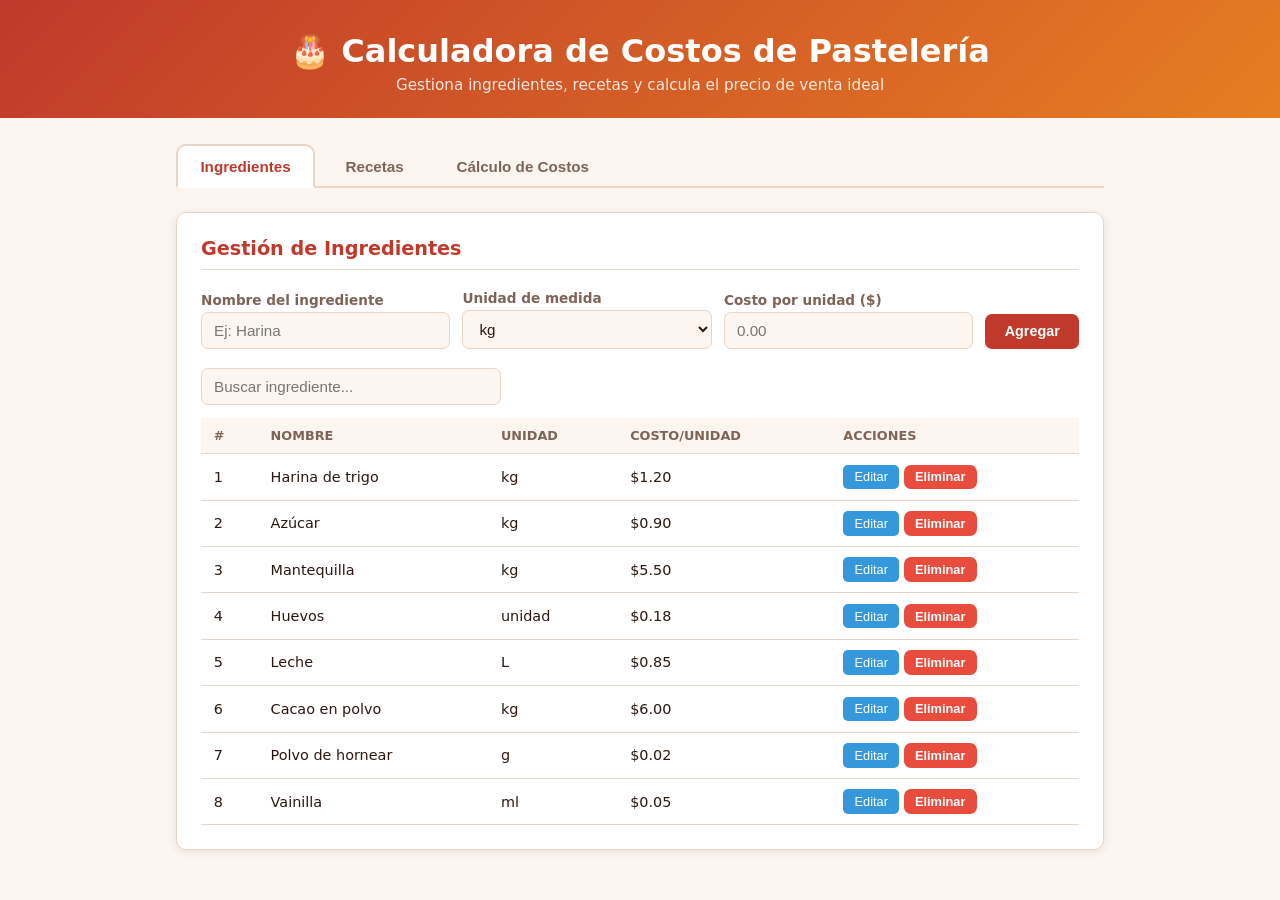
==== bakery-calculator/index.html @ 44b94d2f "feat: add bakery production cost calculator Web app (HTML/CSS/JS) with three modules: - Ingredients:" ====
<!DOCTYPE html>
<html lang="es">
<head>
  <meta charset="UTF-8" />
  <meta name="viewport" content="width=device-width, initial-scale=1.0" />
  <title>Calculadora de Costos de Pastelería</title>
  <link rel="stylesheet" href="styles.css" />
</head>
<body>
  <header>
    <h1>🎂 Calculadora de Costos de Pastelería</h1>
    <p class="subtitle">Gestiona ingredientes, recetas y calcula el precio de venta ideal</p>
  </header>

  <main>
    <!-- TABS -->
    <nav class="tabs">
      <button class="tab-btn active" data-tab="ingredientes">Ingredientes</button>
      <button class="tab-btn" data-tab="recetas">Recetas</button>
      <button class="tab-btn" data-tab="calculo">Cálculo de Costos</button>
    </nav>

    <!-- TAB: INGREDIENTES -->
    <section id="tab-ingredientes" class="tab-content active">
      <div class="card">
        <h2>Gestión de Ingredientes</h2>
        <form id="form-ingrediente">
          <div class="form-row">
            <div class="form-group">
              <label>Nombre del ingrediente</label>
              <input type="text" id="ing-nombre" placeholder="Ej: Harina" required />
            </div>
            <div class="form-group">
              <label>Unidad de medida</label>
              <select id="ing-unidad">
                <option value="kg">kg</option>
                <option value="g">g</option>
                <option value="L">L</option>
                <option value="ml">ml</option>
                <option value="unidad">unidad</option>
                <option value="docena">docena</option>
                <option value="taza">taza</option>
                <option value="cdta">cdta</option>
                <option value="cda">cda</option>
              </select>
            </div>
            <div class="form-group">
              <label>Costo por unidad ($)</label>
              <input type="number" id="ing-costo" placeholder="0.00" step="0.01" min="0" required />
            </div>
            <div class="form-group form-group--action">
              <button type="submit" class="btn btn-primary">Agregar</button>
            </div>
          </div>
        </form>

        <div class="search-bar">
          <input type="text" id="buscar-ingrediente" placeholder="Buscar ingrediente..." />
        </div>

        <table id="tabla-ingredientes">
          <thead>
            <tr>
              <th>#</th>
              <th>Nombre</th>
              <th>Unidad</th>
              <th>Costo/Unidad</th>
              <th>Acciones</th>
            </tr>
          </thead>
          <tbody id="tbody-ingredientes">
            <tr class="empty-row"><td colspan="5">No hay ingredientes registrados</td></tr>
          </tbody>
        </table>
      </div>
    </section>

    <!-- TAB: RECETAS -->
    <section id="tab-recetas" class="tab-content">
      <div class="card">
        <h2>Gestión de Recetas</h2>
        <form id="form-receta">
          <div class="form-row">
            <div class="form-group">
              <label>Nombre de la receta</label>
              <input type="text" id="rec-nombre" placeholder="Ej: Torta de Chocolate" required />
            </div>
            <div class="form-group">
              <label>Unidades por lote</label>
              <input type="number" id="rec-unidades" placeholder="Ej: 12" min="1" required />
            </div>
            <div class="form-group form-group--action">
              <button type="submit" class="btn btn-primary">Crear Receta</button>
            </div>
          </div>
        </form>

        <div id="recetas-lista" class="recetas-grid"></div>
      </div>
    </section>

    <!-- TAB: CÁLCULO -->
    <section id="tab-calculo" class="tab-content">
      <div class="card">
        <h2>Cálculo de Costos</h2>

        <div class="form-row">
          <div class="form-group">
            <label>Seleccionar receta</label>
            <select id="calc-receta">
              <option value="">-- Seleccione una receta --</option>
            </select>
          </div>
        </div>

        <div id="calculo-detalle" class="hidden">
          <div class="costos-grid">
            <!-- Costos ingredientes -->
            <div class="costo-card">
              <h3>Ingredientes</h3>
              <table id="tabla-ingredientes-receta">
                <thead>
                  <tr><th>Ingrediente</th><th>Cantidad</th><th>Unidad</th><th>Subtotal</th></tr>
                </thead>
                <tbody id="tbody-ing-receta"></tbody>
                <tfoot>
                  <tr><td colspan="3"><strong>Total ingredientes</strong></td><td id="total-ingredientes">$0.00</td></tr>
                </tfoot>
              </table>
            </div>

            <!-- Costos adicionales -->
            <div class="costo-card">
              <h3>Costos Adicionales</h3>
              <div class="adicionales-form">
                <div class="adicional-item">
                  <label>Mano de obra ($/lote)</label>
                  <input type="number" id="costo-mano-obra" value="0" min="0" step="0.01" />
                </div>
                <div class="adicional-item">
                  <label>Gas / Energía ($/lote)</label>
                  <input type="number" id="costo-energia" value="0" min="0" step="0.01" />
                </div>
                <div class="adicional-item">
                  <label>Empaque ($/unidad)</label>
                  <input type="number" id="costo-empaque" value="0" min="0" step="0.01" />
                </div>
                <div class="adicional-item">
                  <label>Otros costos ($/lote)</label>
                  <input type="number" id="costo-otros" value="0" min="0" step="0.01" />
                </div>
              </div>
            </div>
          </div>

          <!-- Margen y resultado -->
          <div class="resultado-card">
            <h3>Precio de Venta</h3>
            <div class="margen-row">
              <label>Margen de ganancia (%)</label>
              <input type="range" id="margen-ganancia" min="0" max="200" value="30" />
              <span id="margen-valor">30%</span>
            </div>

            <div class="resumen-costos">
              <div class="resumen-item">
                <span>Costo total del lote</span>
                <strong id="res-costo-lote">$0.00</strong>
              </div>
              <div class="resumen-item">
                <span>Unidades por lote</span>
                <strong id="res-unidades">0</strong>
              </div>
              <div class="resumen-item">
                <span>Costo por unidad</span>
                <strong id="res-costo-unidad">$0.00</strong>
              </div>
              <div class="resumen-item highlight">
                <span>Precio de venta sugerido</span>
                <strong id="res-precio-venta">$0.00</strong>
              </div>
              <div class="resumen-item">
                <span>Ganancia por unidad</span>
                <strong id="res-ganancia">$0.00</strong>
              </div>
              <div class="resumen-item">
                <span>Ganancia total del lote</span>
                <strong id="res-ganancia-lote">$0.00</strong>
              </div>
            </div>

            <button class="btn btn-secondary" id="btn-imprimir">Imprimir / Exportar</button>
          </div>
        </div>

        <div id="calculo-vacio" class="empty-state">
          <p>Selecciona una receta para calcular sus costos</p>
        </div>
      </div>
    </section>
  </main>

  <!-- MODAL: Editar ingrediente -->
  <div id="modal-ingrediente" class="modal hidden">
    <div class="modal-content">
      <h3>Editar Ingrediente</h3>
      <div class="form-group">
        <label>Nombre</label>
        <input type="text" id="edit-ing-nombre" />
      </div>
      <div class="form-group">
        <label>Unidad</label>
        <select id="edit-ing-unidad">
          <option value="kg">kg</option>
          <option value="g">g</option>
          <option value="L">L</option>
          <option value="ml">ml</option>
          <option value="unidad">unidad</option>
          <option value="docena">docena</option>
          <option value="taza">taza</option>
          <option value="cdta">cdta</option>
          <option value="cda">cda</option>
        </select>
      </div>
      <div class="form-group">
        <label>Costo/Unidad ($)</label>
        <input type="number" id="edit-ing-costo" step="0.01" min="0" />
      </div>
      <div class="modal-actions">
        <button class="btn btn-primary" id="btn-guardar-ing">Guardar</button>
        <button class="btn btn-ghost" id="btn-cancelar-ing">Cancelar</button>
      </div>
    </div>
  </div>

  <!-- MODAL: Agregar ingrediente a receta -->
  <div id="modal-receta-ing" class="modal hidden">
    <div class="modal-content">
      <h3 id="modal-receta-titulo">Agregar ingrediente a receta</h3>
      <div class="form-group">
        <label>Ingrediente</label>
        <select id="rec-ing-select"></select>
      </div>
      <div class="form-group">
        <label>Cantidad</label>
        <input type="number" id="rec-ing-cantidad" step="0.001" min="0" placeholder="0.00" />
      </div>
      <div class="modal-actions">
        <button class="btn btn-primary" id="btn-agregar-rec-ing">Agregar</button>
        <button class="btn btn-ghost" id="btn-cancelar-rec-ing">Cancelar</button>
      </div>
    </div>
  </div>

  <div id="modal-overlay" class="modal-overlay hidden"></div>

  <script src="app.js"></script>
</body>
</html>
---- bakery-calculator/styles.css ----
/* =========================================
   BAKERY COST CALCULATOR - STYLES
   ========================================= */

*, *::before, *::after { box-sizing: border-box; margin: 0; padding: 0; }

:root {
  --primary:    #c0392b;
  --primary-dk: #96281b;
  --accent:     #e67e22;
  --bg:         #fdf6f0;
  --surface:    #ffffff;
  --border:     #e8d5c4;
  --text:       #2c1810;
  --text-muted: #7f6357;
  --success:    #27ae60;
  --danger:     #e74c3c;
  --shadow:     0 2px 8px rgba(44, 24, 16, .10);
  --radius:     10px;
}

body {
  font-family: 'Segoe UI', system-ui, sans-serif;
  background: var(--bg);
  color: var(--text);
  min-height: 100vh;
}

/* HEADER */
header {
  background: linear-gradient(135deg, var(--primary) 0%, var(--accent) 100%);
  color: #fff;
  text-align: center;
  padding: 2rem 1rem 1.5rem;
}
header h1 { font-size: clamp(1.4rem, 4vw, 2rem); font-weight: 700; }
header .subtitle { margin-top: .4rem; opacity: .85; font-size: .95rem; }

/* MAIN */
main { max-width: 960px; margin: 0 auto; padding: 1.5rem 1rem 3rem; }

/* TABS */
.tabs {
  display: flex;
  gap: .5rem;
  margin-bottom: 1.5rem;
  border-bottom: 2px solid var(--border);
  padding-bottom: 0;
}
.tab-btn {
  background: none;
  border: none;
  padding: .7rem 1.4rem;
  font-size: .95rem;
  font-weight: 600;
  color: var(--text-muted);
  cursor: pointer;
  border-radius: var(--radius) var(--radius) 0 0;
  transition: all .2s;
  position: relative;
  bottom: -2px;
}
.tab-btn:hover { color: var(--primary); background: var(--border); }
.tab-btn.active {
  color: var(--primary);
  background: var(--surface);
  border: 2px solid var(--border);
  border-bottom-color: var(--surface);
}

.tab-content { display: none; }
.tab-content.active { display: block; }

/* CARD */
.card {
  background: var(--surface);
  border-radius: var(--radius);
  border: 1px solid var(--border);
  box-shadow: var(--shadow);
  padding: 1.5rem;
}
.card h2 {
  font-size: 1.2rem;
  color: var(--primary);
  margin-bottom: 1.2rem;
  padding-bottom: .6rem;
  border-bottom: 1px solid var(--border);
}

/* FORMS */
.form-row {
  display: flex;
  flex-wrap: wrap;
  gap: .75rem;
  align-items: flex-end;
  margin-bottom: 1.2rem;
}
.form-group {
  display: flex;
  flex-direction: column;
  gap: .3rem;
  flex: 1 1 160px;
}
.form-group--action { flex: 0 0 auto; }
.form-group label { font-size: .85rem; font-weight: 600; color: var(--text-muted); }

input[type="text"],
input[type="number"],
select {
  padding: .55rem .75rem;
  border: 1.5px solid var(--border);
  border-radius: 7px;
  font-size: .95rem;
  background: var(--bg);
  color: var(--text);
  transition: border-color .2s;
  width: 100%;
}
input:focus, select:focus {
  outline: none;
  border-color: var(--primary);
  background: #fff;
}

/* BUTTONS */
.btn {
  padding: .6rem 1.2rem;
  border: none;
  border-radius: 7px;
  font-size: .9rem;
  font-weight: 600;
  cursor: pointer;
  transition: all .2s;
  white-space: nowrap;
}
.btn-primary  { background: var(--primary); color: #fff; }
.btn-primary:hover  { background: var(--primary-dk); }
.btn-secondary { background: var(--accent); color: #fff; }
.btn-secondary:hover { filter: brightness(.9); }
.btn-ghost { background: transparent; color: var(--text-muted); border: 1.5px solid var(--border); }
.btn-ghost:hover { background: var(--bg); }
.btn-danger { background: var(--danger); color: #fff; font-size: .8rem; padding: .3rem .7rem; }
.btn-danger:hover { filter: brightness(.85); }
.btn-edit { background: #3498db; color: #fff; font-size: .8rem; padding: .3rem .7rem; border-radius: 5px; border: none; cursor: pointer; }
.btn-edit:hover { filter: brightness(.85); }
.btn-sm { font-size: .8rem; padding: .35rem .8rem; }

/* SEARCH */
.search-bar { margin-bottom: .8rem; }
.search-bar input { max-width: 300px; }

/* TABLES */
table {
  width: 100%;
  border-collapse: collapse;
  font-size: .9rem;
}
th, td {
  padding: .65rem .8rem;
  text-align: left;
  border-bottom: 1px solid var(--border);
}
th { background: var(--bg); font-weight: 700; color: var(--text-muted); font-size: .8rem; text-transform: uppercase; }
tbody tr:hover { background: #fdf0e8; }
tfoot td { font-weight: 700; background: var(--bg); }
.empty-row td { text-align: center; color: var(--text-muted); padding: 2rem; font-style: italic; }

/* RECETAS GRID */
.recetas-grid {
  display: grid;
  grid-template-columns: repeat(auto-fill, minmax(280px, 1fr));
  gap: 1rem;
  margin-top: .5rem;
}
.receta-card {
  border: 1.5px solid var(--border);
  border-radius: var(--radius);
  padding: 1rem;
  background: var(--bg);
}
.receta-card-header {
  display: flex;
  justify-content: space-between;
  align-items: flex-start;
  margin-bottom: .8rem;
}
.receta-card-header h4 { font-size: 1rem; color: var(--text); }
.receta-card-header .lote-info { font-size: .8rem; color: var(--text-muted); }
.receta-ing-list { list-style: none; font-size: .85rem; margin-bottom: .8rem; }
.receta-ing-list li {
  display: flex;
  justify-content: space-between;
  padding: .25rem 0;
  border-bottom: 1px dashed var(--border);
}
.receta-ing-list li:last-child { border-bottom: none; }
.receta-card-actions { display: flex; gap: .4rem; flex-wrap: wrap; }

/* CALCULOS */
.costos-grid {
  display: grid;
  grid-template-columns: 1fr 1fr;
  gap: 1rem;
  margin-bottom: 1rem;
}
@media (max-width: 640px) { .costos-grid { grid-template-columns: 1fr; } }

.costo-card {
  border: 1.5px solid var(--border);
  border-radius: var(--radius);
  padding: 1rem;
}
.costo-card h3 { font-size: .95rem; color: var(--primary); margin-bottom: .8rem; }

.adicionales-form { display: flex; flex-direction: column; gap: .6rem; }
.adicional-item { display: flex; justify-content: space-between; align-items: center; gap: .5rem; }
.adicional-item label { font-size: .85rem; color: var(--text-muted); }
.adicional-item input { width: 100px; text-align: right; }

/* RESULTADO */
.resultado-card {
  background: linear-gradient(135deg, #fff8f5, #fff);
  border: 2px solid var(--primary);
  border-radius: var(--radius);
  padding: 1.2rem;
}
.resultado-card h3 { color: var(--primary); margin-bottom: 1rem; }

.margen-row {
  display: flex;
  align-items: center;
  gap: .8rem;
  margin-bottom: 1rem;
  flex-wrap: wrap;
}
.margen-row label { font-size: .9rem; font-weight: 600; }
.margen-row input[type="range"] { flex: 1; min-width: 120px; accent-color: var(--primary); }
.margen-row span { font-weight: 700; color: var(--primary); min-width: 3rem; }

.resumen-costos { display: flex; flex-direction: column; gap: .5rem; margin-bottom: 1.2rem; }
.resumen-item {
  display: flex;
  justify-content: space-between;
  align-items: center;
  padding: .5rem .75rem;
  border-radius: 6px;
  font-size: .9rem;
}
.resumen-item:nth-child(odd) { background: var(--bg); }
.resumen-item.highlight {
  background: var(--primary);
  color: #fff;
  font-weight: 700;
  font-size: 1rem;
  border-radius: 8px;
}
.resumen-item.highlight strong { font-size: 1.1rem; }

/* EMPTY STATE */
.empty-state {
  text-align: center;
  padding: 3rem;
  color: var(--text-muted);
  font-style: italic;
}
.hidden { display: none !important; }

/* MODALS */
.modal-overlay {
  position: fixed;
  inset: 0;
  background: rgba(0,0,0,.45);
  z-index: 100;
}
.modal {
  position: fixed;
  top: 50%;
  left: 50%;
  transform: translate(-50%, -50%);
  z-index: 101;
  background: var(--surface);
  border-radius: var(--radius);
  padding: 1.5rem;
  min-width: 320px;
  max-width: 480px;
  width: 90%;
  box-shadow: 0 10px 30px rgba(0,0,0,.2);
}
.modal h3 { color: var(--primary); margin-bottom: 1rem; }
.modal .form-group { margin-bottom: .8rem; }
.modal-actions { display: flex; gap: .6rem; justify-content: flex-end; margin-top: 1rem; }

/* PRINT */
@media print {
  header, .tabs, .btn, .form-row, .search-bar, .modal, .modal-overlay { display: none !important; }
  .tab-content { display: block !important; }
  body, main { background: #fff; }
  .card { box-shadow: none; border: 1px solid #ccc; }
}

/* RESPONSIVE */
@media (max-width: 560px) {
  .form-row { flex-direction: column; }
  .form-group { flex: 1 1 100%; }
  th, td { padding: .45rem .5rem; font-size: .8rem; }
}
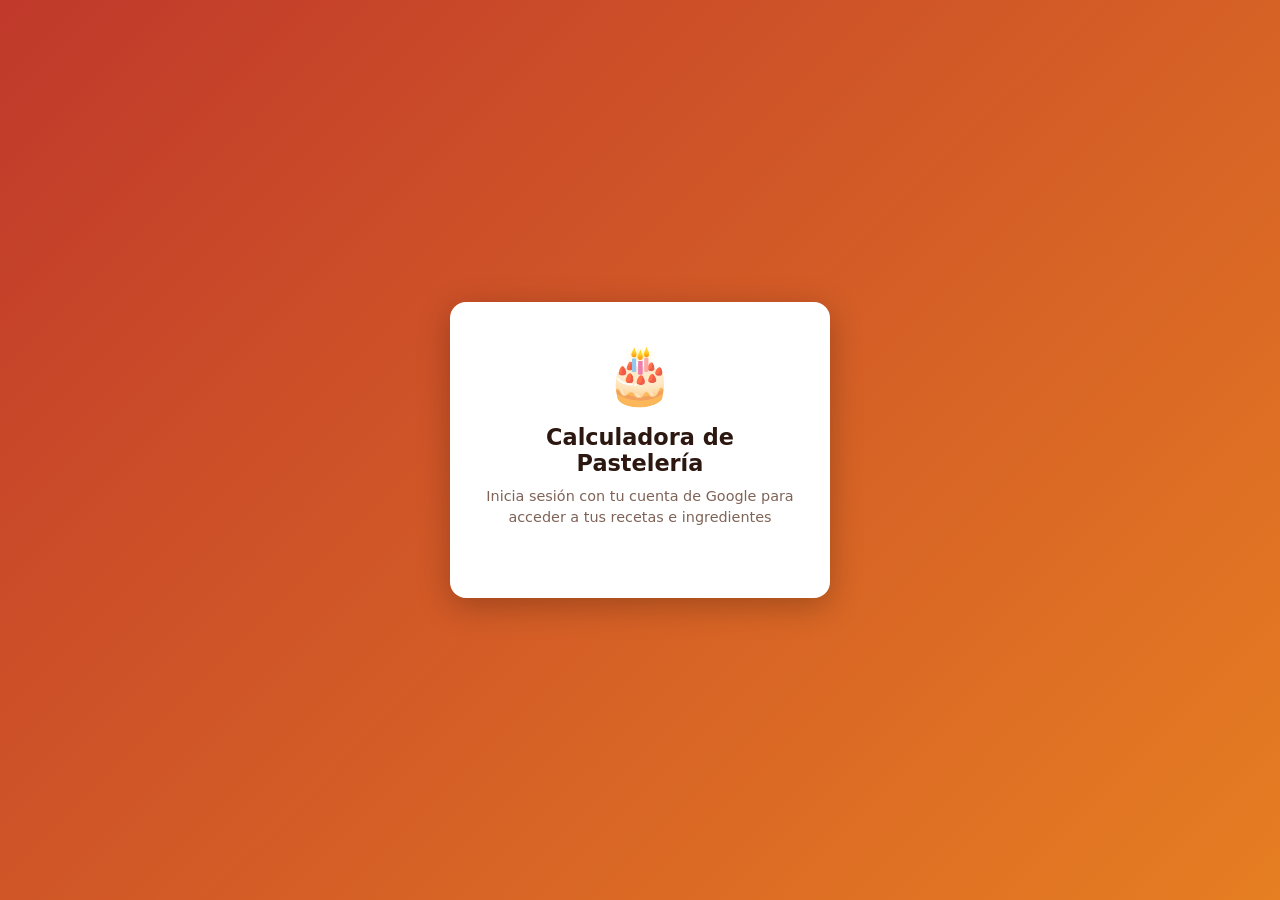
==== commit a137f7e3: "Add Google OAuth authentication with per-user data isolation - Add Google Identity Services (GSI) lo" ====
--- a/bakery-calculator/index.html
+++ b/bakery-calculator/index.html
@@ -5,11 +5,32 @@
   <meta name="viewport" content="width=device-width, initial-scale=1.0" />
   <title>Calculadora de Costos de Pastelería</title>
   <link rel="stylesheet" href="styles.css" />
+  <script src="https://accounts.google.com/gsi/client" async defer></script>
 </head>
 <body>
+
+  <!-- LOGIN OVERLAY -->
+  <div id="login-overlay">
+    <div class="login-box">
+      <div class="login-logo">🎂</div>
+      <h1>Calculadora de Pastelería</h1>
+      <p>Inicia sesión con tu cuenta de Google para acceder a tus recetas e ingredientes</p>
+      <div id="google-signin-btn"></div>
+    </div>
+  </div>
+
   <header>
-    <h1>🎂 Calculadora de Costos de Pastelería</h1>
-    <p class="subtitle">Gestiona ingredientes, recetas y calcula el precio de venta ideal</p>
+    <div class="header-main">
+      <div>
+        <h1>🎂 Calculadora de Costos de Pastelería</h1>
+        <p class="subtitle">Gestiona ingredientes, recetas y calcula el precio de venta ideal</p>
+      </div>
+      <div id="auth-section" class="hidden">
+        <img id="user-avatar" src="" alt="Avatar" />
+        <span id="user-name"></span>
+        <button id="btn-signout" class="btn btn-ghost">Cerrar sesión</button>
+      </div>
+    </div>
   </header>
 
   <main>
@@ -254,6 +275,9 @@
 
   <div id="modal-overlay" class="modal-overlay hidden"></div>
 
+  <script>
+    const GOOGLE_CLIENT_ID = '1009737023228-7aefp47npvm3tuic4l98ulg7inkjrvuj.apps.googleusercontent.com';
+  </script>
   <script src="app.js"></script>
 </body>
 </html>
--- a/bakery-calculator/styles.css
+++ b/bakery-calculator/styles.css
@@ -26,15 +26,83 @@
   min-height: 100vh;
 }
 
+/* LOGIN OVERLAY */
+#login-overlay {
+  position: fixed;
+  inset: 0;
+  background: linear-gradient(135deg, var(--primary) 0%, var(--accent) 100%);
+  display: flex;
+  align-items: center;
+  justify-content: center;
+  z-index: 1000;
+}
+#login-overlay.hidden { display: none; }
+
+.login-box {
+  background: var(--surface);
+  border-radius: 16px;
+  padding: 2.5rem 2rem;
+  text-align: center;
+  max-width: 380px;
+  width: 90%;
+  box-shadow: 0 8px 32px rgba(0,0,0,.25);
+}
+.login-logo { font-size: 3.5rem; margin-bottom: 1rem; }
+.login-box h1 { font-size: 1.4rem; color: var(--text); margin-bottom: .6rem; }
+.login-box p { color: var(--text-muted); font-size: .9rem; margin-bottom: 1.8rem; line-height: 1.5; }
+#google-signin-btn { display: flex; justify-content: center; }
+
 /* HEADER */
 header {
   background: linear-gradient(135deg, var(--primary) 0%, var(--accent) 100%);
   color: #fff;
-  text-align: center;
-  padding: 2rem 1rem 1.5rem;
-}
-header h1 { font-size: clamp(1.4rem, 4vw, 2rem); font-weight: 700; }
-header .subtitle { margin-top: .4rem; opacity: .85; font-size: .95rem; }
+  padding: 1.2rem 1.5rem;
+}
+.header-main {
+  max-width: 960px;
+  margin: 0 auto;
+  display: flex;
+  align-items: center;
+  justify-content: space-between;
+  gap: 1rem;
+  flex-wrap: wrap;
+}
+header h1 { font-size: clamp(1.2rem, 3.5vw, 1.8rem); font-weight: 700; }
+header .subtitle { margin-top: .3rem; opacity: .85; font-size: .88rem; }
+
+/* AUTH SECTION */
+#auth-section {
+  display: flex;
+  align-items: center;
+  gap: .75rem;
+  background: rgba(255,255,255,.15);
+  border-radius: 999px;
+  padding: .4rem .8rem .4rem .4rem;
+  flex-shrink: 0;
+}
+#auth-section.hidden { display: none; }
+#user-avatar {
+  width: 36px;
+  height: 36px;
+  border-radius: 50%;
+  border: 2px solid rgba(255,255,255,.6);
+  object-fit: cover;
+}
+#user-name {
+  color: #fff;
+  font-size: .88rem;
+  font-weight: 500;
+  max-width: 160px;
+  white-space: nowrap;
+  overflow: hidden;
+  text-overflow: ellipsis;
+}
+#btn-signout {
+  color: #fff !important;
+  border-color: rgba(255,255,255,.5) !important;
+  font-size: .8rem;
+  padding: .25rem .6rem;
+}
 
 /* MAIN */
 main { max-width: 960px; margin: 0 auto; padding: 1.5rem 1rem 3rem; }
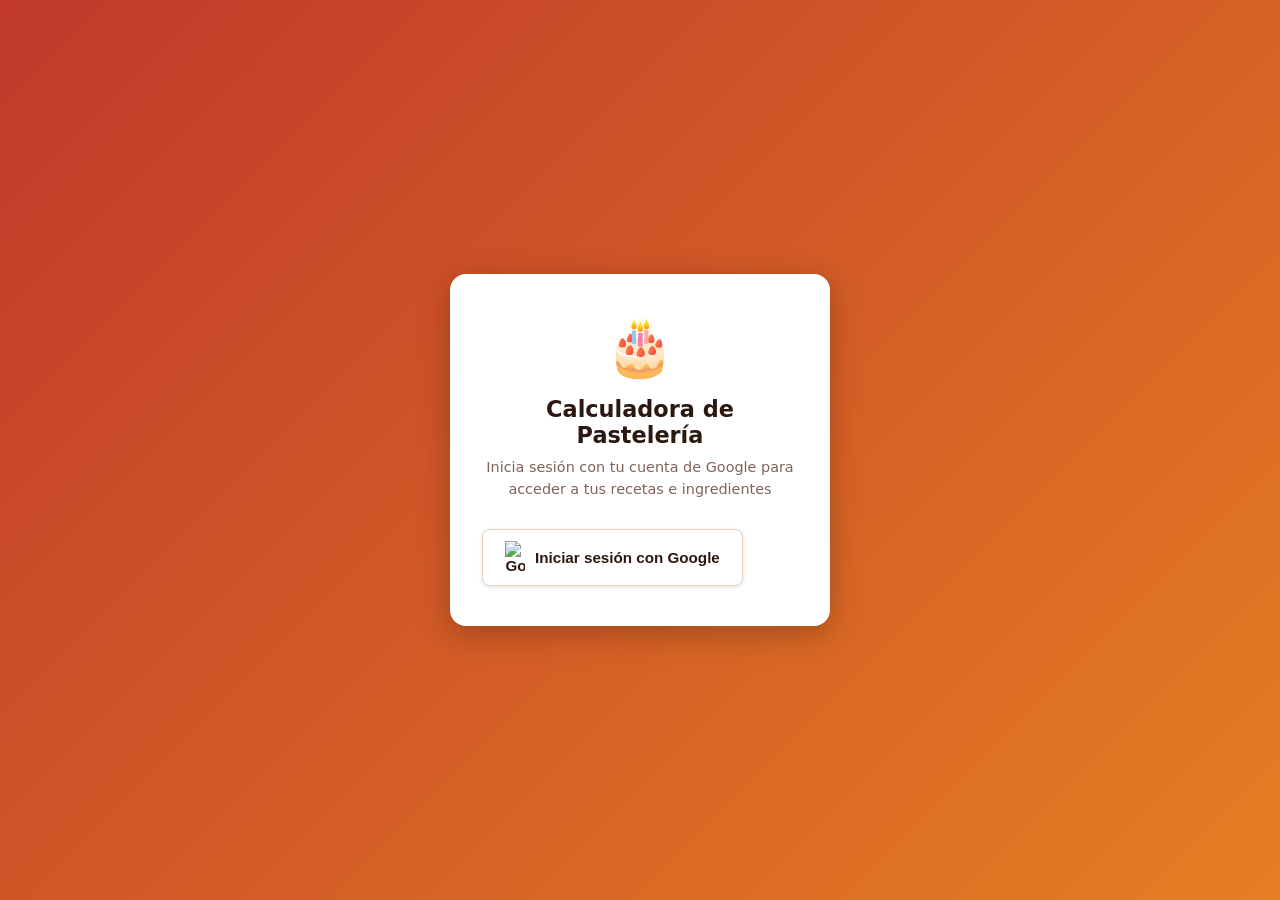
==== commit 21c0ed97: "Integrate Firebase Auth and Firestore replacing Google GSI and localStorage - Replace Google Sign-In" ====
--- a/bakery-calculator/index.html
+++ b/bakery-calculator/index.html
@@ -5,7 +5,10 @@
   <meta name="viewport" content="width=device-width, initial-scale=1.0" />
   <title>Calculadora de Costos de Pastelería</title>
   <link rel="stylesheet" href="styles.css" />
-  <script src="https://accounts.google.com/gsi/client" async defer></script>
+  <!-- Firebase SDK -->
+  <script src="https://www.gstatic.com/firebasejs/10.7.1/firebase-app-compat.js"></script>
+  <script src="https://www.gstatic.com/firebasejs/10.7.1/firebase-auth-compat.js"></script>
+  <script src="https://www.gstatic.com/firebasejs/10.7.1/firebase-firestore-compat.js"></script>
 </head>
 <body>
 
@@ -15,7 +18,10 @@
       <div class="login-logo">🎂</div>
       <h1>Calculadora de Pastelería</h1>
       <p>Inicia sesión con tu cuenta de Google para acceder a tus recetas e ingredientes</p>
-      <div id="google-signin-btn"></div>
+      <button id="google-signin-btn" class="btn-google-signin">
+        <img src="https://www.gstatic.com/firebasejs/ui/2.0.0/images/auth/google.svg" alt="Google" width="20" />
+        Iniciar sesión con Google
+      </button>
     </div>
   </div>
 
@@ -276,7 +282,16 @@
   <div id="modal-overlay" class="modal-overlay hidden"></div>
 
   <script>
-    const GOOGLE_CLIENT_ID = '1009737023228-7aefp47npvm3tuic4l98ulg7inkjrvuj.apps.googleusercontent.com';
+    // Firebase config
+    const firebaseConfig = {
+      apiKey: "AIzaSyASvG3tksjSus2F8zHqu9tywdpC5sNNZok",
+      authDomain: "bakery-calculator-655cb.firebaseapp.com",
+      projectId: "bakery-calculator-655cb",
+      storageBucket: "bakery-calculator-655cb.firebasestorage.app",
+      messagingSenderId: "127301563344",
+      appId: "1:127301563344:web:b81796065a2d59dad3ffd5"
+    };
+    firebase.initializeApp(firebaseConfig);
   </script>
   <script src="app.js"></script>
 </body>
--- a/bakery-calculator/styles.css
+++ b/bakery-calculator/styles.css
@@ -51,6 +51,22 @@
 .login-box h1 { font-size: 1.4rem; color: var(--text); margin-bottom: .6rem; }
 .login-box p { color: var(--text-muted); font-size: .9rem; margin-bottom: 1.8rem; line-height: 1.5; }
 #google-signin-btn { display: flex; justify-content: center; }
+.btn-google-signin {
+  display: inline-flex;
+  align-items: center;
+  gap: .6rem;
+  padding: .7rem 1.4rem;
+  background: #fff;
+  border: 1.5px solid var(--border);
+  border-radius: 8px;
+  font-size: .95rem;
+  font-weight: 600;
+  color: var(--text);
+  cursor: pointer;
+  transition: box-shadow .2s, background .2s;
+  box-shadow: 0 1px 4px rgba(0,0,0,.12);
+}
+.btn-google-signin:hover { background: #f5f5f5; box-shadow: 0 2px 8px rgba(0,0,0,.18); }
 
 /* HEADER */
 header {
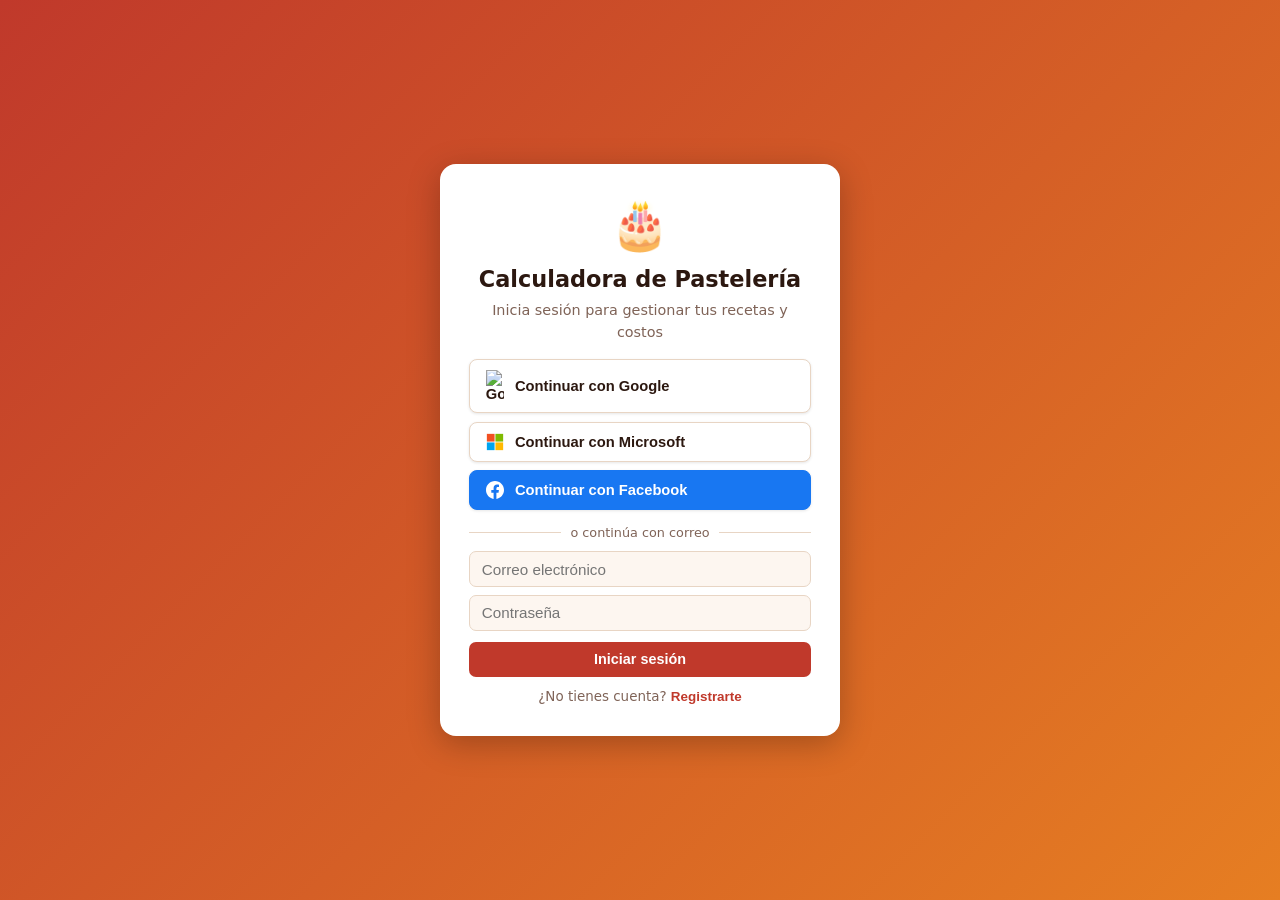
==== commit 71f64cb0: "Auth overhaul: multi-provider login, profile form, pending approval, admin improvements - Fix critic" ====
--- a/bakery-calculator/index.html
+++ b/bakery-calculator/index.html
@@ -17,11 +17,113 @@
     <div class="login-box">
       <div class="login-logo">🎂</div>
       <h1>Calculadora de Pastelería</h1>
-      <p>Inicia sesión con tu cuenta de Google para acceder a tus recetas e ingredientes</p>
-      <button id="google-signin-btn" class="btn-google-signin">
-        <img src="https://www.gstatic.com/firebasejs/ui/2.0.0/images/auth/google.svg" alt="Google" width="20" />
-        Iniciar sesión con Google
-      </button>
+      <p>Inicia sesión para gestionar tus recetas y costos</p>
+
+      <!-- Botones sociales -->
+      <div class="login-social">
+        <button id="btn-google" class="btn-social">
+          <img src="https://www.gstatic.com/firebasejs/ui/2.0.0/images/auth/google.svg" width="18" alt="Google" />
+          Continuar con Google
+        </button>
+        <button id="btn-microsoft" class="btn-social">
+          <svg width="18" height="18" viewBox="0 0 21 21" xmlns="http://www.w3.org/2000/svg" style="flex-shrink:0">
+            <rect x="1" y="1" width="9" height="9" fill="#f25022"/><rect x="11" y="1" width="9" height="9" fill="#7fba00"/>
+            <rect x="1" y="11" width="9" height="9" fill="#00a4ef"/><rect x="11" y="11" width="9" height="9" fill="#ffb900"/>
+          </svg>
+          Continuar con Microsoft
+        </button>
+        <button id="btn-facebook" class="btn-social btn-social-fb">
+          <svg width="18" height="18" viewBox="0 0 24 24" fill="#fff" xmlns="http://www.w3.org/2000/svg" style="flex-shrink:0">
+            <path d="M24 12.073c0-6.627-5.373-12-12-12s-12 5.373-12 12c0 5.99 4.388 10.954 10.125 11.854v-8.385H7.078v-3.47h3.047V9.43c0-3.007 1.792-4.669 4.533-4.669 1.312 0 2.686.235 2.686.235v2.953H15.83c-1.491 0-1.956.925-1.956 1.874v2.25h3.328l-.532 3.47h-2.796v8.385C19.612 23.027 24 18.062 24 12.073z"/>
+          </svg>
+          Continuar con Facebook
+        </button>
+      </div>
+
+      <div class="login-divider"><span>o continúa con correo</span></div>
+
+      <!-- Formulario correo/contraseña -->
+      <div class="login-email-form">
+        <input type="email"    id="login-email"    placeholder="Correo electrónico" />
+        <input type="password" id="login-password" placeholder="Contraseña" />
+        <div id="login-confirm-wrap" class="hidden">
+          <input type="password" id="login-confirm" placeholder="Confirmar contraseña" />
+        </div>
+        <button id="btn-email-submit" class="btn btn-primary" style="width:100%;margin-top:.2rem">Iniciar sesión</button>
+        <div class="login-toggle">
+          <span id="login-toggle-text">¿No tienes cuenta?</span>
+          <button id="btn-toggle-mode" class="btn-link">Registrarte</button>
+        </div>
+      </div>
+
+      <div id="login-error" class="login-error hidden"></div>
+    </div>
+  </div>
+
+  <!-- PERFIL OVERLAY -->
+  <div id="profile-overlay" class="hidden">
+    <div class="login-box profile-box">
+      <div class="login-logo">📋</div>
+      <h2>Completa tu perfil</h2>
+      <p>Necesitamos algunos datos para registrarte</p>
+      <form id="form-perfil">
+        <div class="form-group">
+          <label>Nombre completo *</label>
+          <input type="text" id="perfil-nombre" placeholder="Tu nombre completo" required />
+        </div>
+        <div class="form-group">
+          <label>Correo</label>
+          <input type="email" id="perfil-correo" readonly style="opacity:.65;cursor:not-allowed" />
+        </div>
+        <div class="form-group">
+          <label>Teléfono</label>
+          <input type="tel" id="perfil-telefono" placeholder="+56 9 1234 5678" />
+        </div>
+        <div class="form-group">
+          <label>Dirección</label>
+          <input type="text" id="perfil-direccion" placeholder="Calle y número" />
+        </div>
+        <div class="perfil-row">
+          <div class="form-group">
+            <label>Comuna</label>
+            <input type="text" id="perfil-comuna" placeholder="Tu comuna" />
+          </div>
+          <div class="form-group">
+            <label>Región</label>
+            <select id="perfil-region">
+              <option value="">Seleccionar...</option>
+              <option>Arica y Parinacota</option><option>Tarapacá</option>
+              <option>Antofagasta</option><option>Atacama</option>
+              <option>Coquimbo</option><option>Valparaíso</option>
+              <option>Metropolitana</option><option>O'Higgins</option>
+              <option>Maule</option><option>Ñuble</option>
+              <option>Biobío</option><option>La Araucanía</option>
+              <option>Los Ríos</option><option>Los Lagos</option>
+              <option>Aysén</option><option>Magallanes</option>
+              <option value="Otra">Otra región</option>
+            </select>
+          </div>
+        </div>
+        <div class="form-group">
+          <label>País</label>
+          <input type="text" id="perfil-pais" placeholder="País" value="Chile" />
+        </div>
+        <button type="submit" class="btn btn-primary" style="width:100%;margin-top:.6rem">Guardar y continuar →</button>
+      </form>
+    </div>
+  </div>
+
+  <!-- PENDIENTE OVERLAY -->
+  <div id="pending-overlay" class="hidden">
+    <div class="login-box">
+      <div class="login-logo">⏳</div>
+      <h2 style="color:var(--primary);margin-bottom:.6rem">Solicitud pendiente</h2>
+      <p>Tu cuenta fue registrada exitosamente.<br/>El administrador revisará tu solicitud y te dará acceso pronto.</p>
+      <p style="margin-top:1rem;font-size:.85rem;color:var(--text-muted)">¿Necesitas acceso urgente? Contáctanos:</p>
+      <div class="contacto-opciones" style="margin-top:.6rem;justify-content:center">
+        <button class="contacto-btn contacto-email" onclick="navigator.clipboard.writeText('pisepulvedau@gmail.com');this.textContent='✓ Copiado';setTimeout(()=>this.textContent='📧 Copiar correo',2000)">📧 Copiar correo</button>
+      </div>
+      <button id="btn-signout-pending" class="btn btn-ghost" style="margin-top:1.5rem;width:100%">Cerrar sesión</button>
     </div>
   </div>
 
@@ -32,6 +134,7 @@
         <p class="subtitle">Gestiona ingredientes, recetas y calcula el precio de venta ideal</p>
       </div>
       <div id="auth-section" class="hidden">
+        <span id="plan-badge" class="plan-badge"></span>
         <img id="user-avatar" src="" alt="Avatar" />
         <span id="user-name"></span>
         <button id="btn-signout" class="btn btn-ghost">Cerrar sesión</button>
@@ -279,6 +382,17 @@
     </div>
   </div>
 
+  <!-- MODAL: Upgrade de plan -->
+  <div id="modal-upgrade" class="modal modal-upgrade hidden">
+    <div class="modal-content modal-upgrade-content">
+      <h3>Mejora tu plan</h3>
+      <p id="upgrade-motivo" class="upgrade-motivo"></p>
+      <div id="upgrade-planes" class="upgrade-planes"></div>
+      <div id="upgrade-contacto" class="hidden"></div>
+      <button class="btn btn-ghost" onclick="cerrarModales()" style="margin-top:1rem;width:100%">Cerrar</button>
+    </div>
+  </div>
+
   <div id="modal-overlay" class="modal-overlay hidden"></div>
 
   <script>
--- a/bakery-calculator/styles.css
+++ b/bakery-calculator/styles.css
@@ -26,47 +26,76 @@
   min-height: 100vh;
 }
 
-/* LOGIN OVERLAY */
-#login-overlay {
+/* LOGIN / PROFILE / PENDING OVERLAYS */
+#login-overlay, #profile-overlay, #pending-overlay {
   position: fixed;
   inset: 0;
   background: linear-gradient(135deg, var(--primary) 0%, var(--accent) 100%);
   display: flex;
-  align-items: center;
+  align-items: flex-start;
   justify-content: center;
   z-index: 1000;
-}
-#login-overlay.hidden { display: none; }
+  overflow-y: auto;
+  padding: 2rem 1rem;
+}
+#login-overlay.hidden,
+#profile-overlay.hidden,
+#pending-overlay.hidden { display: none; }
 
 .login-box {
   background: var(--surface);
   border-radius: 16px;
-  padding: 2.5rem 2rem;
+  padding: 2rem 1.8rem;
   text-align: center;
-  max-width: 380px;
-  width: 90%;
+  max-width: 400px;
+  width: 100%;
   box-shadow: 0 8px 32px rgba(0,0,0,.25);
-}
-.login-logo { font-size: 3.5rem; margin-bottom: 1rem; }
-.login-box h1 { font-size: 1.4rem; color: var(--text); margin-bottom: .6rem; }
-.login-box p { color: var(--text-muted); font-size: .9rem; margin-bottom: 1.8rem; line-height: 1.5; }
-#google-signin-btn { display: flex; justify-content: center; }
-.btn-google-signin {
-  display: inline-flex;
-  align-items: center;
-  gap: .6rem;
-  padding: .7rem 1.4rem;
-  background: #fff;
-  border: 1.5px solid var(--border);
-  border-radius: 8px;
-  font-size: .95rem;
-  font-weight: 600;
-  color: var(--text);
-  cursor: pointer;
-  transition: box-shadow .2s, background .2s;
-  box-shadow: 0 1px 4px rgba(0,0,0,.12);
-}
-.btn-google-signin:hover { background: #f5f5f5; box-shadow: 0 2px 8px rgba(0,0,0,.18); }
+  margin: auto 0;
+}
+.profile-box { max-width: 440px; text-align: left; }
+.login-logo { font-size: 3rem; margin-bottom: .8rem; }
+.login-box h1 { font-size: 1.4rem; color: var(--text); margin-bottom: .5rem; }
+.login-box h2 { font-size: 1.3rem; color: var(--primary); margin-bottom: .4rem; }
+.login-box p  { color: var(--text-muted); font-size: .9rem; margin-bottom: 1rem; line-height: 1.5; }
+
+/* Social login buttons */
+.login-social { display: flex; flex-direction: column; gap: .55rem; margin-bottom: .9rem; }
+.btn-social {
+  display: inline-flex; align-items: center; gap: .7rem;
+  padding: .62rem 1rem; border-radius: 8px; font-size: .92rem; font-weight: 600;
+  cursor: pointer; width: 100%; border: 1.5px solid var(--border);
+  background: #fff; color: var(--text); transition: background .15s, box-shadow .15s;
+  box-shadow: 0 1px 3px rgba(0,0,0,.1);
+}
+.btn-social:hover { background: #f5f5f5; box-shadow: 0 2px 6px rgba(0,0,0,.15); }
+.btn-social-fb  { background: #1877F2; color: #fff; border-color: #1877F2; }
+.btn-social-fb:hover { background: #166fe5; }
+
+/* Divider */
+.login-divider {
+  display: flex; align-items: center; gap: .6rem;
+  margin: .7rem 0; color: var(--text-muted); font-size: .8rem;
+}
+.login-divider::before, .login-divider::after {
+  content: ''; flex: 1; height: 1px; background: var(--border);
+}
+
+/* Email form */
+.login-email-form { display: flex; flex-direction: column; gap: .45rem; }
+.login-toggle { font-size: .84rem; color: var(--text-muted); margin-top: .3rem; }
+.btn-link { background: none; border: none; color: var(--primary); font-size: .84rem; font-weight: 700; cursor: pointer; }
+.btn-link:hover { text-decoration: underline; }
+.login-error {
+  background: #fdecea; border: 1px solid var(--danger); border-radius: 7px;
+  padding: .55rem .8rem; margin-top: .5rem; font-size: .84rem; color: var(--danger); text-align: left;
+}
+.login-error.hidden { display: none; }
+
+/* Profile form */
+.profile-box .form-group { margin-bottom: .65rem; }
+.profile-box label { font-size: .82rem; font-weight: 600; color: var(--text-muted); display: block; margin-bottom: .2rem; }
+.perfil-row { display: flex; gap: .6rem; }
+.perfil-row .form-group { flex: 1; min-width: 0; }
 
 /* HEADER */
 header {
@@ -190,6 +219,9 @@
 
 input[type="text"],
 input[type="number"],
+input[type="email"],
+input[type="tel"],
+input[type="password"],
 select {
   padding: .55rem .75rem;
   border: 1.5px solid var(--border);
@@ -374,6 +406,103 @@
 .modal .form-group { margin-bottom: .8rem; }
 .modal-actions { display: flex; gap: .6rem; justify-content: flex-end; margin-top: 1rem; }
 
+/* PLAN BADGE */
+.plan-badge {
+  display: inline-block;
+  padding: .25rem .7rem;
+  border-radius: 999px;
+  font-size: .78rem;
+  font-weight: 700;
+  color: #fff;
+  letter-spacing: .03em;
+}
+
+/* UPGRADE MODAL */
+.modal-upgrade { max-width: 720px; }
+.modal-upgrade-content { max-height: 90vh; overflow-y: auto; }
+.upgrade-motivo {
+  background: #fff3cd;
+  border: 1px solid #ffc107;
+  border-radius: 7px;
+  padding: .7rem 1rem;
+  font-size: .9rem;
+  margin-bottom: 1.2rem;
+  color: #856404;
+}
+.upgrade-planes {
+  display: grid;
+  grid-template-columns: repeat(auto-fit, minmax(180px, 1fr));
+  gap: 1rem;
+}
+.upgrade-plan-card {
+  border: 2px solid var(--border);
+  border-radius: var(--radius);
+  overflow: hidden;
+  display: flex;
+  flex-direction: column;
+}
+.upgrade-plan-card.plan-actual { border-width: 3px; }
+.upgrade-plan-header {
+  display: flex;
+  justify-content: space-between;
+  align-items: center;
+  padding: .7rem .9rem;
+  color: #fff;
+  font-size: .9rem;
+}
+.upgrade-plan-card ul {
+  list-style: none;
+  padding: .8rem;
+  flex: 1;
+  font-size: .82rem;
+  display: flex;
+  flex-direction: column;
+  gap: .35rem;
+}
+.upgrade-plan-card ul li { color: var(--text-muted); }
+.plan-actual-badge {
+  text-align: center;
+  padding: .5rem;
+  font-size: .8rem;
+  font-weight: 700;
+  color: var(--text-muted);
+  background: var(--bg);
+}
+.upgrade-btn {
+  display: block;
+  text-align: center;
+  text-decoration: none;
+  padding: .55rem;
+  font-size: .85rem;
+  font-weight: 700;
+  color: #fff !important;
+  border-radius: 0;
+}
+.upgrade-btn:hover { filter: brightness(.88); }
+
+/* CONTACTO */
+.contacto-box {
+  margin-top: 1.2rem;
+  background: #f0f9ff;
+  border: 1.5px solid #3498db;
+  border-radius: var(--radius);
+  padding: 1rem 1.2rem;
+  font-size: .9rem;
+}
+.contacto-box p { margin-bottom: .8rem; color: var(--text); }
+.contacto-opciones { display: flex; gap: .7rem; flex-wrap: wrap; margin-bottom: .8rem; }
+.contacto-btn {
+  display: inline-flex; align-items: center; gap: .4rem;
+  padding: .55rem 1rem; border-radius: 7px;
+  font-size: .88rem; font-weight: 600; cursor: pointer;
+  text-decoration: none; border: none;
+}
+.contacto-email { background: #3498db; color: #fff; }
+.contacto-email:hover { background: #2980b9; }
+.contacto-wa { background: #25d366; color: #fff; }
+.contacto-wa:hover { background: #1ebe57; }
+.contacto-nota { font-size: .82rem; color: var(--text-muted); margin-bottom: 0 !important; }
+
 /* PRINT */
 @media print {
   header, .tabs, .btn, .form-row, .search-bar, .modal, .modal-overlay { display: none !important; }
